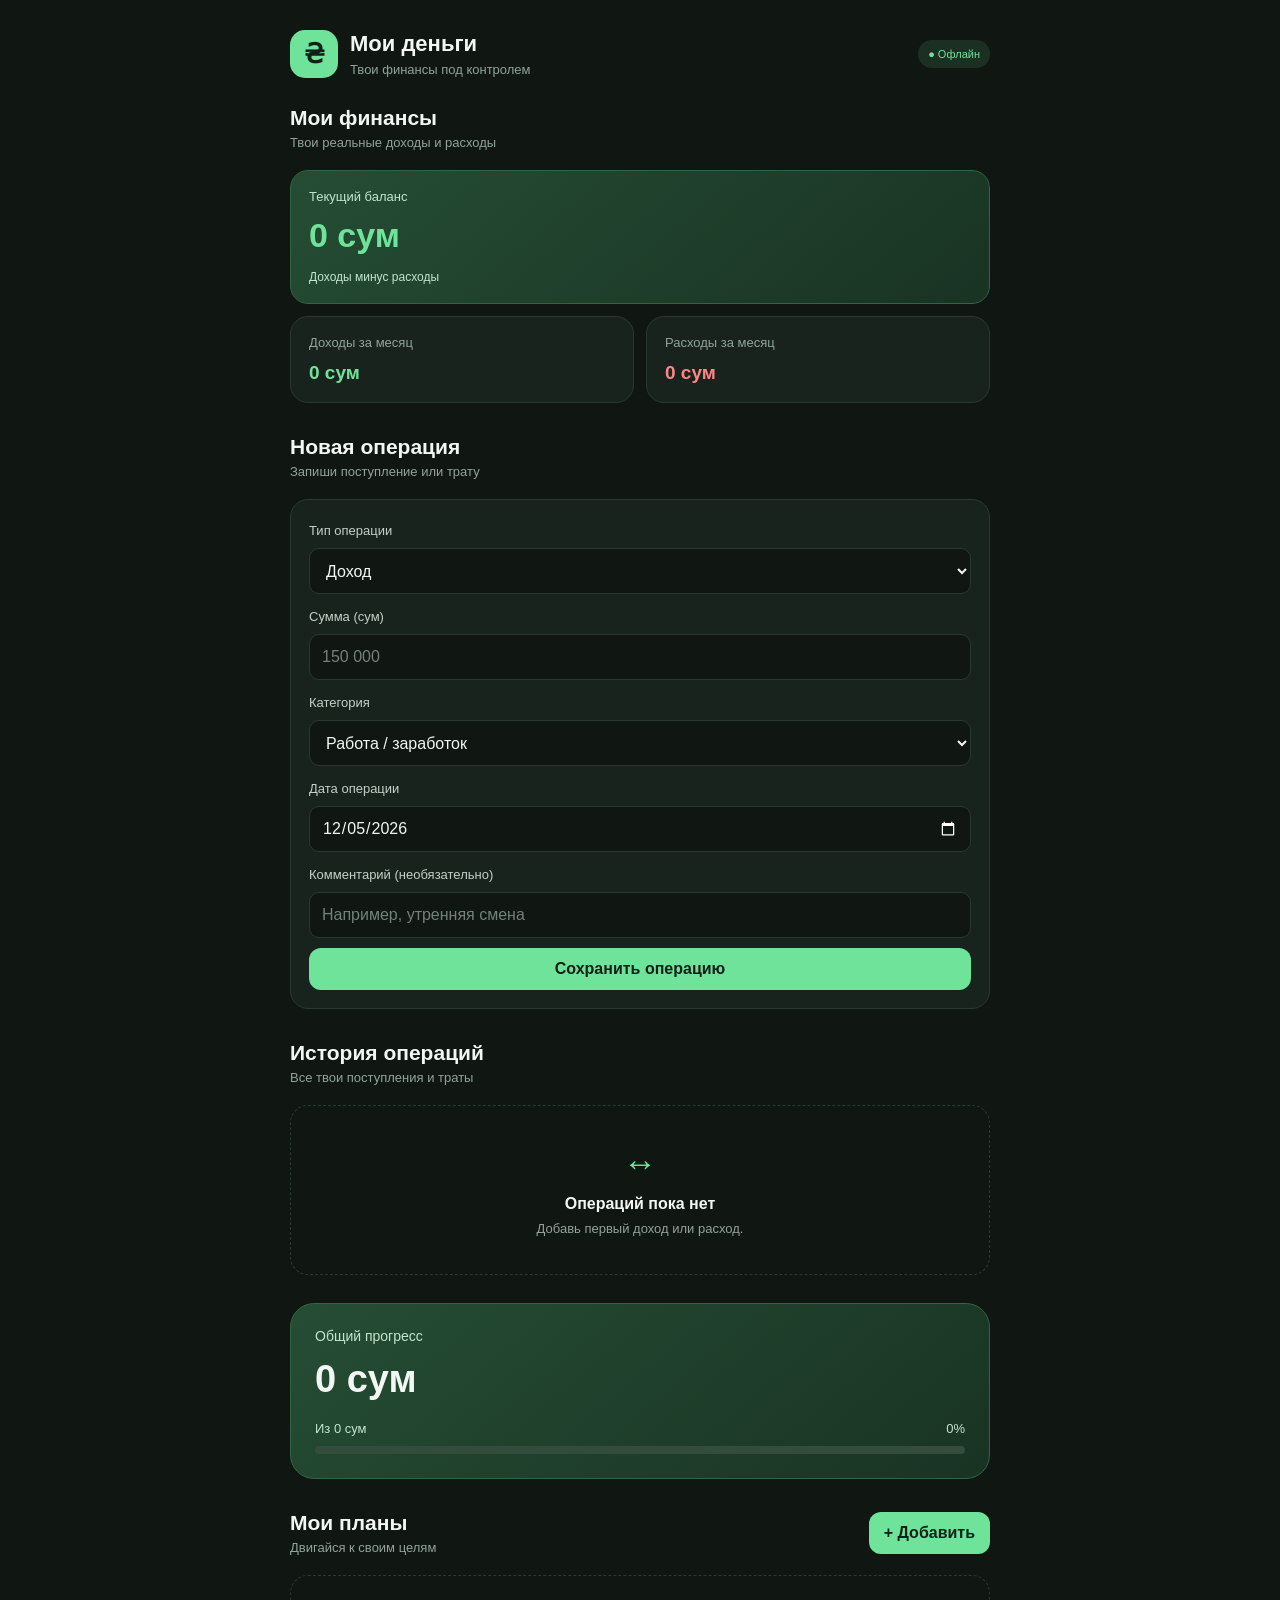
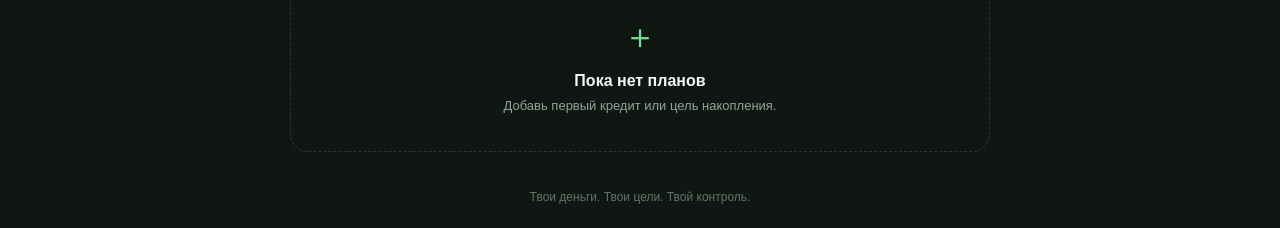
==== MoiDengi/index.html @ 77715cd8 "Add files via upload" ====
<!DOCTYPE html>
<html lang="ru">
<head>
  <meta charset="UTF-8">
  <meta name="viewport" content="width=device-width, initial-scale=1.0">
  <meta name="theme-color" content="#101713">
  <title>Мои деньги</title>
  <link rel="stylesheet" href="style.css">
</head>
<body>
  <main class="app">
    <header class="header">
      <div class="brand">
        <div class="logo">₴</div>
        <div>
          <h1>Мои деньги</h1>
          <p>Твои финансы под контролем</p>
        </div>
      </div>
      <span class="offline">● Офлайн</span>
    </header>

<section class="money-dashboard">
  <div class="section-heading">
    <div>
      <h2>Мои финансы</h2>
      <p>Твои реальные доходы и расходы</p>
    </div>
  </div>

  <div class="money-card main-money-card">
    <p>Текущий баланс</p>
    <h2 id="realBalance">0 сум</h2>
    <span>Доходы минус расходы</span>
  </div>

  <div class="money-grid">
    <div class="money-card">
      <p>Доходы за месяц</p>
      <h3 id="monthIncome">0 сум</h3>
    </div>
    <div class="money-card">
      <p>Расходы за месяц</p>
      <h3 id="monthExpense">0 сум</h3>
    </div>
  </div>
</section>

<section class="section">
  <div class="section-heading">
    <div>
      <h2>Новая операция</h2>
      <p>Запиши поступление или трату</p>
    </div>
  </div>

  <form id="transactionForm" class="form">
    <label for="transactionType">Тип операции</label>
    <select id="transactionType">
      <option value="income">Доход</option>
      <option value="expense">Расход</option>
    </select>

    <label for="transactionAmount">Сумма (сум)</label>
   
<input id="transactionAmount" type="text"
  inputmode="numeric" autocomplete="off"
  placeholder="150 000" required>


    <label for="transactionCategory">Категория</label>
    <select id="transactionCategory">
      <option value="work">Работа / заработок</option>
      <option value="fuel">Топливо</option>
      <option value="food">Продукты</option>
      <option value="home">Дом и счета</option>
      <option value="shopping">Покупки</option>
      <option value="transport">Транспорт</option>
      <option value="debt">Выплата долга</option>
      <option value="other">Другое</option>
    </select>

    <label for="transactionDate">Дата операции</label>
    <input id="transactionDate" type="date" required>

    <label for="transactionNote">Комментарий (необязательно)</label>
    <input id="transactionNote" type="text"
      maxlength="100" placeholder="Например, утренняя смена">

    <button type="submit" class="primary">Сохранить операцию</button>
  </form>
</section>

<section class="section">
  <div class="section-heading">
    <div>
      <h2>История операций</h2>
      <p>Все твои поступления и траты</p>
    </div>
  </div>

  <div id="transactions" class="plans"></div>

  <div id="emptyTransactions" class="empty">
    <div class="empty-icon">↔</div>
    <h3>Операций пока нет</h3>
    <p>Добавь первый доход или расход.</p>
  </div>
</section>

    <section class="balance">
      <p>Общий прогресс</p>
      <h2 id="totalCurrent">0 сум</h2>
      <div class="total-line">
        <span>Из <span id="totalTarget">0 сум</span></span>
        <span id="totalPercent">0%</span>
      </div>
      <div class="progress">
        <div id="totalBar" class="progress-fill"></div>
      </div>
    </section>

    <section class="section">
      <div class="section-heading">
        <div>
          <h2>Мои планы</h2>
          <p>Двигайся к своим целям</p>
        </div>
        <button id="showForm" class="add-button">+ Добавить</button>
      </div>

      <form id="planForm" class="form hidden">
        <label for="planName">Название плана</label>
        <input id="planName" placeholder="Например, Кредит" required maxlength="60">

        <label for="planType">Тип плана</label>
        <select id="planType">
          <option value="credit">Кредит / долг</option>
          <option value="saving">Накопление</option>
          <option value="income">Цель по доходу</option>
          <option value="other">Другая цель</option>
        </select>

        <label for="planTarget">Общая сумма (сум)</label>
        <input id="planTarget" type="number" min="1" step="1"
          placeholder="500000" required>

        <label for="planCurrent">Уже выплачено или накоплено</label>
        <input id="planCurrent" type="number" min="0" step="1"
          value="0" required>
          
<label for="planStart">Дата начала</label>
<input id="planStart" type="date" required>

<label for="planDeadline">Крайний срок</label>
<input id="planDeadline" type="date" required>


        <div class="form-buttons">
          <button type="submit" class="primary">Создать план</button>
          <button type="button" id="cancelForm" class="secondary">Отмена</button>
        </div>
      </form>

      <div id="plans" class="plans"></div>
      <div id="emptyState" class="empty">
        <div class="empty-icon">＋</div>
        <h3>Пока нет планов</h3>
        <p>Добавь первый кредит или цель накопления.</p>
      </div>
    </section>

    <footer>Твои деньги. Твои цели. Твой контроль.</footer>
  </main>

  <script src="app.js"></script>
</body>
</html>
---- MoiDengi/style.css ----
:root {
  color-scheme: dark;

  --bg: #101713;
  --card: #19231d;
  --card-light: #202d25;
  --green: #70e39a;
  --text: #f2f7f3;
  --muted: #91a398;
  --border: #2a3930;
  --red: #ff8585;
}

* {
  box-sizing: border-box;
}

html {
  scroll-behavior: smooth;
}

body {
  margin: 0;
  background: var(--bg);
  color: var(--text);
  font-family: -apple-system, BlinkMacSystemFont, "Segoe UI", sans-serif;
  -webkit-font-smoothing: antialiased;
}

button,
input,
select {
  font: inherit;
}

button {
  cursor: pointer;
  -webkit-tap-highlight-color: transparent;
}

button:focus-visible,
input:focus-visible,
select:focus-visible {
  outline: 2px solid var(--green);
  outline-offset: 3px;
}

.app {
  width: min(100% - 32px, 700px);
  margin: 0 auto;
  padding: 30px 0 24px;
}

/* Шапка */

.header,
.brand,
.section-heading,
.total-line,
.plan-top,
.plan-bottom,
.form-buttons {
  display: flex;
  align-items: center;
  justify-content: space-between;
  gap: 12px;
}

.brand {
  justify-content: flex-start;
}

.logo {
  width: 48px;
  height: 48px;
  display: grid;
  place-items: center;
  flex-shrink: 0;
  background: var(--green);
  color: #102018;
  border-radius: 15px;
  font-size: 27px;
  font-weight: 800;
}

h1,
h2,
h3,
p {
  margin: 0;
}

h1 {
  font-size: 22px;
}

.header p,
.section-heading p {
  color: var(--muted);
  font-size: 13px;
  margin-top: 5px;
}

.offline {
  font-size: 11px;
  color: var(--green);
  background: #1b3023;
  padding: 8px 10px;
  border-radius: 20px;
  white-space: nowrap;
}

/* Общий прогресс */

.balance {
  margin-top: 28px;
  padding: 24px;
  background: linear-gradient(140deg, #254d34, #193323);
  border: 1px solid #326443;
  border-radius: 24px;
}

.balance > p {
  color: #c3e5cd;
  font-size: 14px;
}

.balance h2 {
  font-size: clamp(27px, 7vw, 38px);
  margin: 14px 0 20px;
  overflow-wrap: anywhere;
}

.total-line {
  color: #c3e5cd;
  font-size: 13px;
  margin-bottom: 10px;
}

.progress {
  height: 8px;
  overflow: hidden;
  background: #344c3b;
  border-radius: 20px;
}

.progress-fill {
  width: 0;
  height: 100%;
  background: var(--green);
  border-radius: inherit;
  transition: width 0.25s ease;
}

/* Разделы */

.section {
  margin-top: 32px;
}

.section-heading {
  margin-bottom: 20px;
}

.section-heading h2 {
  font-size: 21px;
}

/* Кнопки */

.add-button,
.primary {
  border: 0;
  background: var(--green);
  color: #102018;
  border-radius: 12px;
  padding: 12px 15px;
  font-weight: 700;
  transition: filter 0.2s ease, transform 0.2s ease;
}

.add-button:hover,
.primary:hover {
  filter: brightness(1.08);
}

.add-button:active,
.primary:active,
.small-button:active {
  transform: scale(0.98);
}

.secondary {
  background: var(--card-light);
  color: var(--text);
  border: 1px solid var(--border);
  border-radius: 12px;
}

.hidden {
  display: none !important;
}

/* Формы */

.form {
  display: grid;
  gap: 10px;
  padding: 18px;
  margin-bottom: 18px;
  background: var(--card);
  border: 1px solid var(--border);
  border-radius: 18px;
}

.form label {
  color: #c2d1c6;
  font-size: 13px;
  margin-top: 5px;
}

.form input,
.form select {
  width: 100%;
  min-height: 46px;
  padding: 12px;
  color: var(--text);
  background: var(--bg);
  border: 1px solid var(--border);
  border-radius: 10px;
  outline: none;
  min-width: 0;
}

.form input:focus,
.form select:focus {
  border-color: var(--green);
}

.form input::placeholder {
  color: #718277;
}

.form small {
  color: var(--muted);
  font-size: 12px;
}

.form-buttons {
  margin-top: 8px;
}

.form-buttons button {
  flex: 1;
  min-height: 44px;
}

/* Карточки планов и операций */

.plans {
  display: grid;
  gap: 14px;
}

.plan {
  min-width: 0;
  padding: 19px;
  background: var(--card);
  border: 1px solid var(--border);
  border-radius: 19px;
}

.plan-top {
  align-items: flex-start;
}

.plan-name {
  font-size: 17px;
  font-weight: 700;
  overflow-wrap: anywhere;
}

.plan-type {
  color: var(--muted);
  font-size: 12px;
  margin-top: 6px;
}

.percent {
  color: var(--green);
  font-size: 14px;
  font-weight: 700;
  white-space: nowrap;
}

.plan-amount {
  font-size: 14px;
  margin: 19px 0 12px;
  overflow-wrap: anywhere;
}

.plan-amount strong {
  color: var(--green);
}

.plan-bottom {
  margin-top: 15px;
  flex-wrap: wrap;
}

.remaining {
  color: var(--muted);
  font-size: 12px;
}

.actions {
  display: flex;
  flex-wrap: wrap;
  gap: 8px;
}

.small-button {
  padding: 9px 11px;
  background: var(--card-light);
  color: var(--green);
  border: 1px solid var(--border);
  border-radius: 10px;
  font-size: 12px;
  transition: background 0.2s ease, transform 0.2s ease;
}

.small-button:hover {
  background: #293b30;
}

.delete-button {
  color: var(--red);
}

/* Даты и сроки планов */

.deadline-info {
  display: grid;
  gap: 9px;
  margin-top: 17px;
  padding: 13px;
  background: var(--bg);
  border: 1px solid var(--border);
  border-radius: 12px;
  color: var(--muted);
  font-size: 12px;
  overflow-wrap: anywhere;
}

.deadline-info strong {
  color: var(--text);
  font-weight: 600;
}

.deadline-count {
  color: var(--green);
  font-size: 14px;
  font-weight: 700;
}

.daily-needed {
  padding-top: 9px;
  border-top: 1px solid var(--border);
}

/* Финансовая сводка */

.money-dashboard {
  margin-top: 28px;
}

.money-card {
  padding: 18px;
  background: var(--card);
  border: 1px solid var(--border);
  border-radius: 18px;
  min-width: 0;
}

.main-money-card {
  background: linear-gradient(140deg, #254d34, #193323);
  border-color: #326443;
  margin-bottom: 12px;
}

.money-card p {
  color: var(--muted);
  font-size: 13px;
}

.main-money-card p,
.main-money-card span {
  color: #c3e5cd;
}

.main-money-card h2 {
  font-size: clamp(25px, 6vw, 34px);
  margin: 12px 0;
  overflow-wrap: anywhere;
}

.main-money-card span {
  font-size: 12px;
}

.money-grid {
  display: grid;
  grid-template-columns: repeat(2, minmax(0, 1fr));
  gap: 12px;
}

.money-card h3 {
  font-size: clamp(14px, 3.5vw, 19px);
  margin-top: 12px;
  overflow-wrap: anywhere;
}

/* Цвета доходов и расходов */

#realBalance,
#monthIncome,
.transaction-income {
  color: var(--green);
  font-weight: 800;
}

#monthExpense,
.transaction-expense {
  color: var(--red);
  font-weight: 800;
}

.transaction-note {
  color: var(--muted);
  font-size: 12px;
  margin-top: 5px;
  overflow-wrap: anywhere;
}

/* Пустые разделы */

.empty {
  text-align: center;
  padding: 38px 15px;
  border: 1px dashed var(--border);
  border-radius: 18px;
}

.empty-icon {
  font-size: 34px;
  color: var(--green);
  margin-bottom: 12px;
}

.empty h3 {
  font-size: 16px;
}

.empty p {
  color: var(--muted);
  font-size: 13px;
  margin-top: 8px;
}

/* Подвал */

footer {
  text-align: center;
  color: #617368;
  font-size: 12px;
  margin-top: 38px;
}

/* Телефоны */

@media (max-width: 420px) {
  .app {
    width: calc(100% - 24px);
    padding-top: 20px;
  }

  .balance {
    padding: 19px;
  }

  .add-button {
    padding: 11px;
    font-size: 12px;
  }

  .plan {
    padding: 15px;
  }

  .actions {
    width: 100%;
  }

  .actions .small-button {
    flex: 1;
  }
}

@media (max-width: 350px) {
  .money-grid {
    grid-template-columns: 1fr;
  }

  .header {
    align-items: flex-start;
  }

  .logo {
    width: 42px;
    height: 42px;
  }

  h1 {
    font-size: 19px;
  }

  .offline {
    padding: 7px;
    font-size: 10px;
  }

  .form {
    padding: 14px;
  }
}

/* Уменьшенная анимация для пользователей,
   отключивших движение в настройках устройства */

@media (prefers-reduced-motion: reduce) {
  *,
  *::before,
  *::after {
    scroll-behavior: auto !important;
    transition-duration: 0.01ms !important;
    animation-duration: 0.01ms !important;
    animation-iteration-count: 1 !important;
  }
}
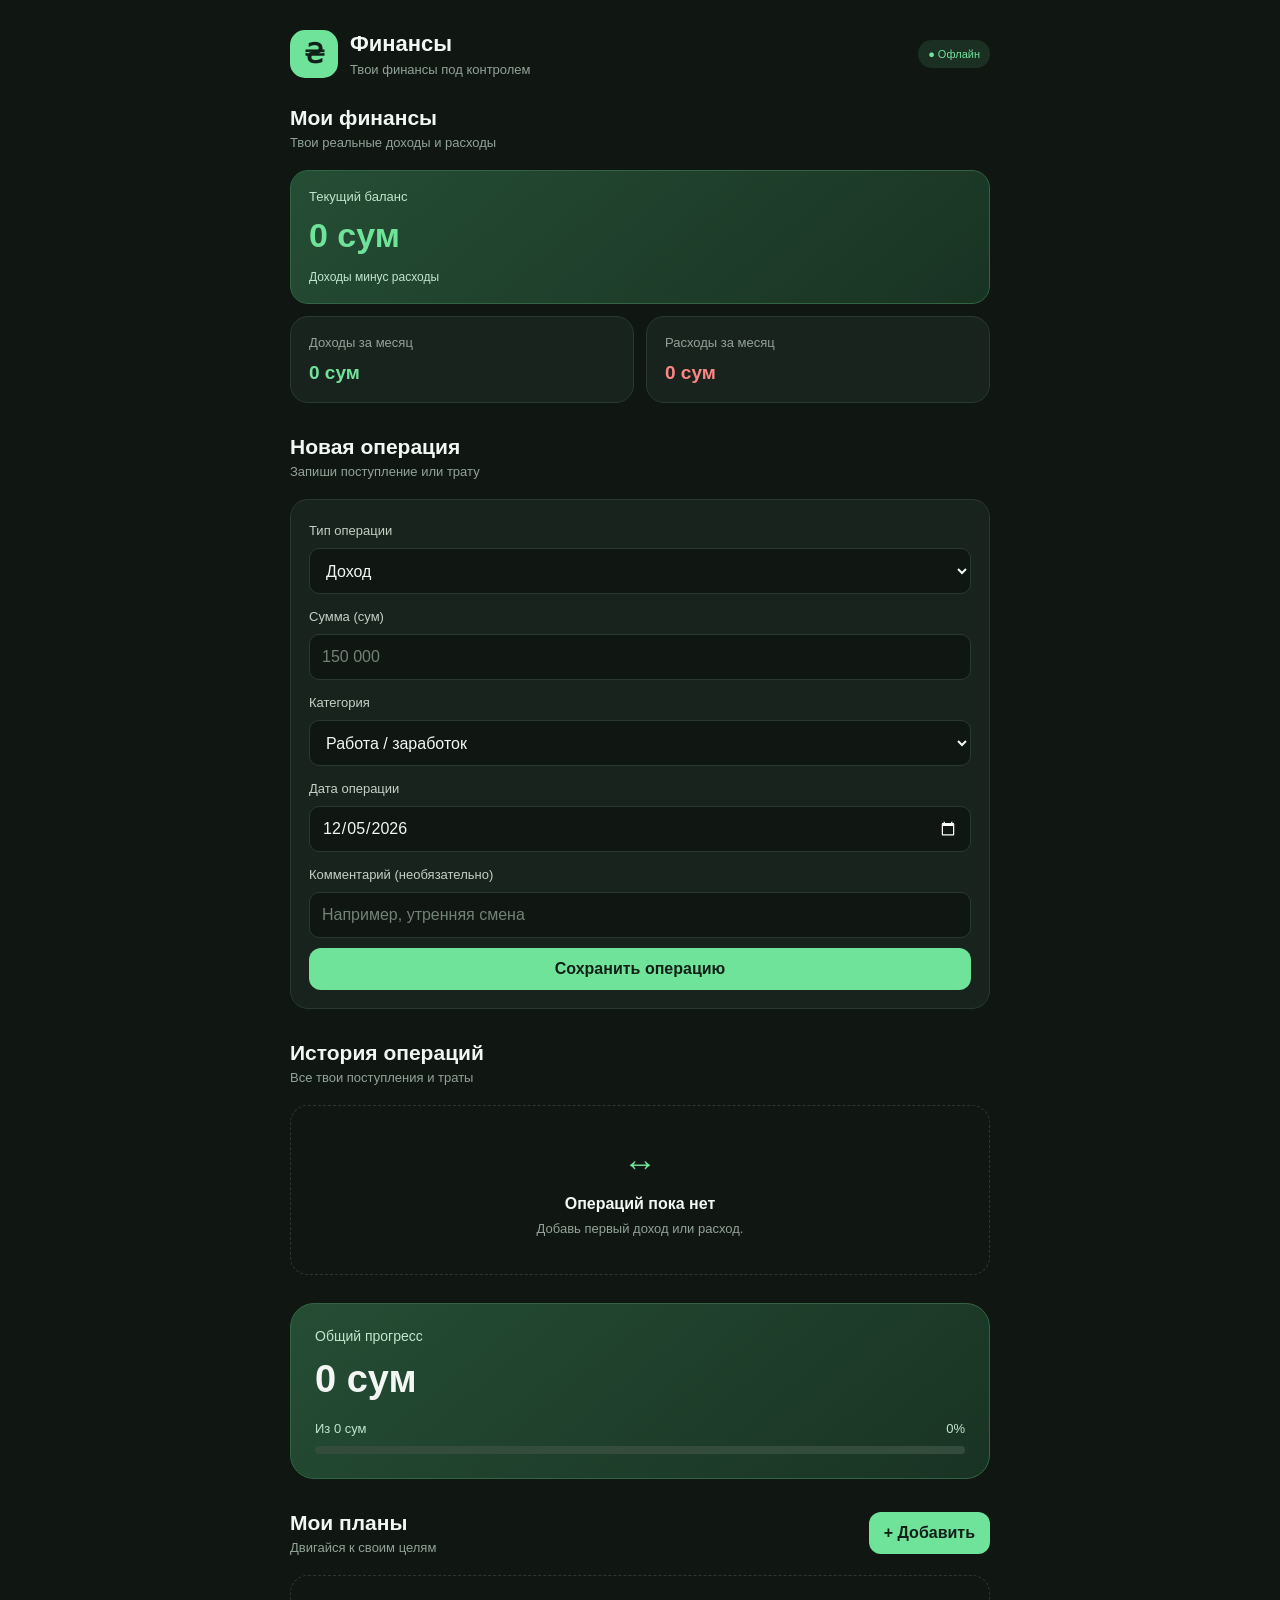
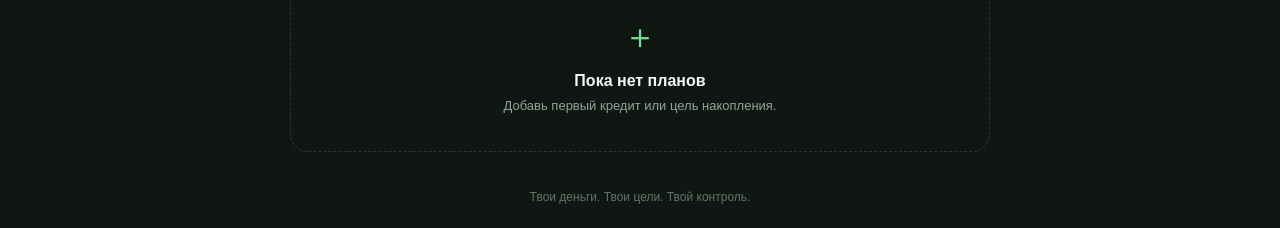
==== commit d967a13c: "Restore original content in index.html" ====
--- a/MoiDengi/index.html
+++ b/MoiDengi/index.html
@@ -5,7 +5,12 @@
   <meta charset="UTF-8">
   <meta name="viewport" content="width=device-width, initial-scale=1.0">
   <meta name="theme-color" content="#101713">
-  <title>Мои деньги</title>
+
+  <title>Финансы</title>
+
+  <link rel="apple-touch-icon" href="icon.png">
+  <meta name="apple-mobile-web-app-title" content="Финансы">
+
   <link rel="stylesheet" href="style.css">
 </head>
 <body>
@@ -14,7 +19,7 @@
       <div class="brand">
         <div class="logo">₴</div>
         <div>
-          <h1>Мои деньги</h1>
+          <h1>Финансы</h1>
           <p>Твои финансы под контролем</p>
         </div>
       </div>
